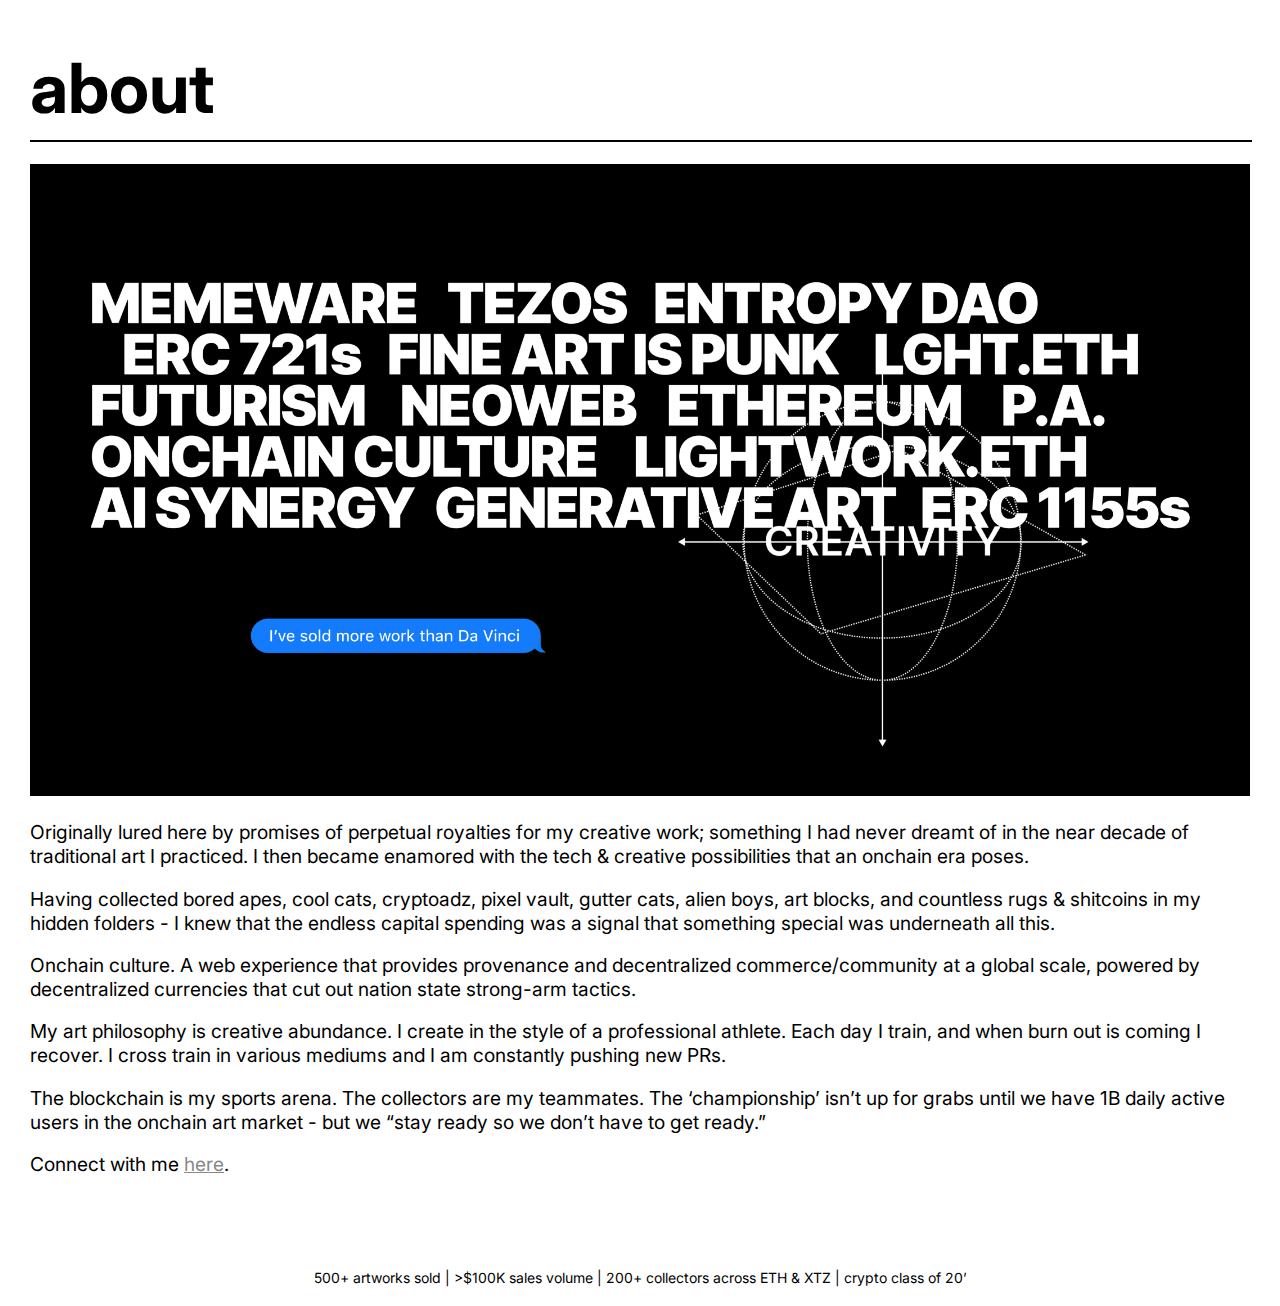
==== about.html @ 359858c6 "v1 final" ====
<!DOCTYPE html>
<html lang="en">
<head>
  <meta charset="UTF-8">
  <meta name="viewport" content="width=device-width, initial-scale=1.0">
  <link href="https://fonts.googleapis.com/css2?family=Inter:wght@100;200;300;400;500;600;700;800;900&display=swap" rel="stylesheet">
  <link rel="stylesheet" href="about.css">
  <title>About</title>
</head>
<body>
  <header>
    <h1 class="about-title">about</h1>
    <hr class="header-line">
  </header>
  <div class="content-column">
    <img src="Images/about1.png" alt="About Image">
    <p>Originally lured here by promises of perpetual royalties for my creative work; something I had never dreamt of in the near decade of traditional art I practiced. I then became enamored with the tech & creative possibilities that an onchain era poses.</p>
    <p>Having collected bored apes, cool cats, cryptoadz, pixel vault, gutter cats, alien boys, art blocks, and countless rugs & shitcoins in my hidden folders - I knew that the endless capital spending was a signal that something special was underneath all this.</p>
    <p>Onchain culture. A web experience that provides provenance and decentralized commerce/community at a global scale, powered by decentralized currencies that cut out nation state strong-arm tactics.</p>
    <p>My art philosophy is creative abundance. I create in the style of a professional athlete. Each day I train, and when burn out is coming I recover. I cross train in various mediums and I am constantly pushing new PRs.</p>
    <p>The blockchain is my sports arena. The collectors are my teammates. The ‘championship’ isn’t up for grabs until we have 1B daily active users in the onchain art market - but we “stay ready so we don’t have to get ready.”</p>
    <p>Connect with me <a href="https://twitter.com/0xlght" target="_blank" class="here">here</a>.</p>
    <!-- Add more paragraphs as needed -->
  </div>
  <footer>
    <p class="footer-text">500+ artworks sold | >$100K sales volume | 200+ collectors across ETH & XTZ | crypto class of 20’</p>
  </footer>
</body>
</html>
---- about.css ----
body {
    font-family: 'Inter', sans-serif;
    margin: 0;
    padding: 0 30px;
    display: flex;
    flex-direction: column;
    min-height: 100vh;
  }
  
  header {
    text-align: left;
  }
  
  .about-title {
    font-size: 69px;
    font-weight: bolder;
    margin-bottom: 10px;
  }
  
  .header-line {
    width: 100%;
    border: 1px solid #000;
    margin-bottom: 10px;
  }
  
  .content-column {
    text-align: left;
    padding-bottom: 5%;
  }
  
  .content-column img {
    width: 100%;
    height: auto;
    display: block;
    margin-bottom: 2%;
    margin-top: 1%;
  }
  
  .content-column p {
    margin: 0;
    margin-bottom: 1.5%;
    font-size: larger;
  }
  
  .here {
    text-decoration: none;
    text-decoration: underline;
    color: #888;

  }

  footer {
    margin-top: auto;
  }
  
  .footer-text {
    font-size: 14px;
    text-align: center;
    margin-bottom: 20px;
  }
  
  @media (max-width: 768px) {
    .content-column img {
        margin-bottom: 4%;
        margin-top: 2%;
    }

    .content-column p {
        margin-bottom: 4%;
    }

    .content-column {
        padding-bottom: 7%;
    }
  }
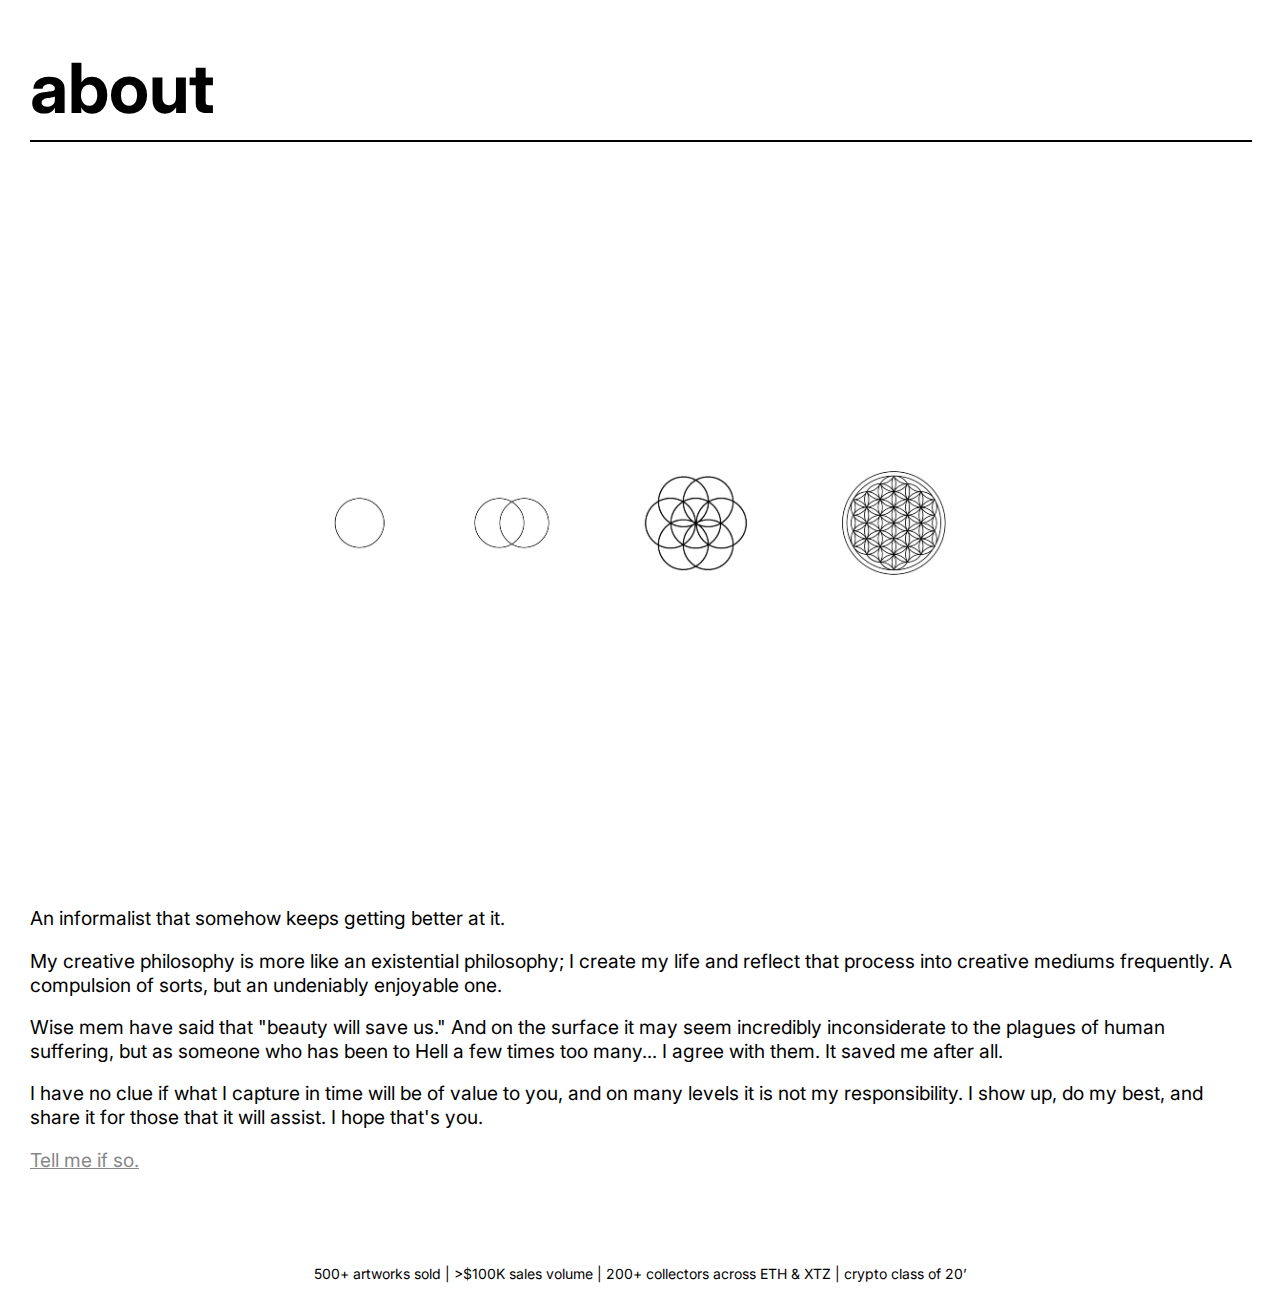
==== commit 67d652fe: "updated studio site imgs and about" ====
--- a/about.html
+++ b/about.html
@@ -3,6 +3,7 @@
 <head>
   <meta charset="UTF-8">
   <meta name="viewport" content="width=device-width, initial-scale=1.0">
+  <link rel="icon" href="Images/phunk-favi.png" type="image/x-icon">
   <link href="https://fonts.googleapis.com/css2?family=Inter:wght@100;200;300;400;500;600;700;800;900&display=swap" rel="stylesheet">
   <link rel="stylesheet" href="about.css">
   <title>About</title>
@@ -13,13 +14,12 @@
     <hr class="header-line">
   </header>
   <div class="content-column">
-    <img src="Images/about1.png" alt="About Image">
-    <p>Originally lured here by promises of perpetual royalties for my creative work; something I had never dreamt of in the near decade of traditional art I practiced. I then became enamored with the tech & creative possibilities that an onchain era poses.</p>
-    <p>Having collected bored apes, cool cats, cryptoadz, pixel vault, gutter cats, alien boys, art blocks, and countless rugs & shitcoins in my hidden folders - I knew that the endless capital spending was a signal that something special was underneath all this.</p>
-    <p>Onchain culture. A web experience that provides provenance and decentralized commerce/community at a global scale, powered by decentralized currencies that cut out nation state strong-arm tactics.</p>
-    <p>My art philosophy is creative abundance. I create in the style of a professional athlete. Each day I train, and when burn out is coming I recover. I cross train in various mediums and I am constantly pushing new PRs.</p>
-    <p>The blockchain is my sports arena. The collectors are my teammates. The ‘championship’ isn’t up for grabs until we have 1B daily active users in the onchain art market - but we “stay ready so we don’t have to get ready.”</p>
-    <p>Connect with me <a href="https://twitter.com/0xlght" target="_blank" class="here">here</a>.</p>
+    <img src="Images/about-img.png" alt="About Image">
+    <p>An informalist that somehow keeps getting better at it.</p>
+    <p>My creative philosophy is more like an existential philosophy; I create my life and reflect that process into creative mediums frequently. A compulsion of sorts, but an undeniably enjoyable one.</p>
+    <p>Wise mem have said that "beauty will save us." And on the surface it may seem incredibly inconsiderate to the plagues of human suffering, but as someone who has been to Hell a few times too many... I agree with them. It saved me after all.</p>
+    <p>I have no clue if what I capture in time will be of value to you, and on many levels it is not my responsibility. I show up, do my best, and share it for those that it will assist. I hope that's you.</p>
+    <p><a href="https://twitter.com/0xlght" target="_blank" class="here">Tell me if so.</a></p>
     <!-- Add more paragraphs as needed -->
   </div>
   <footer>
